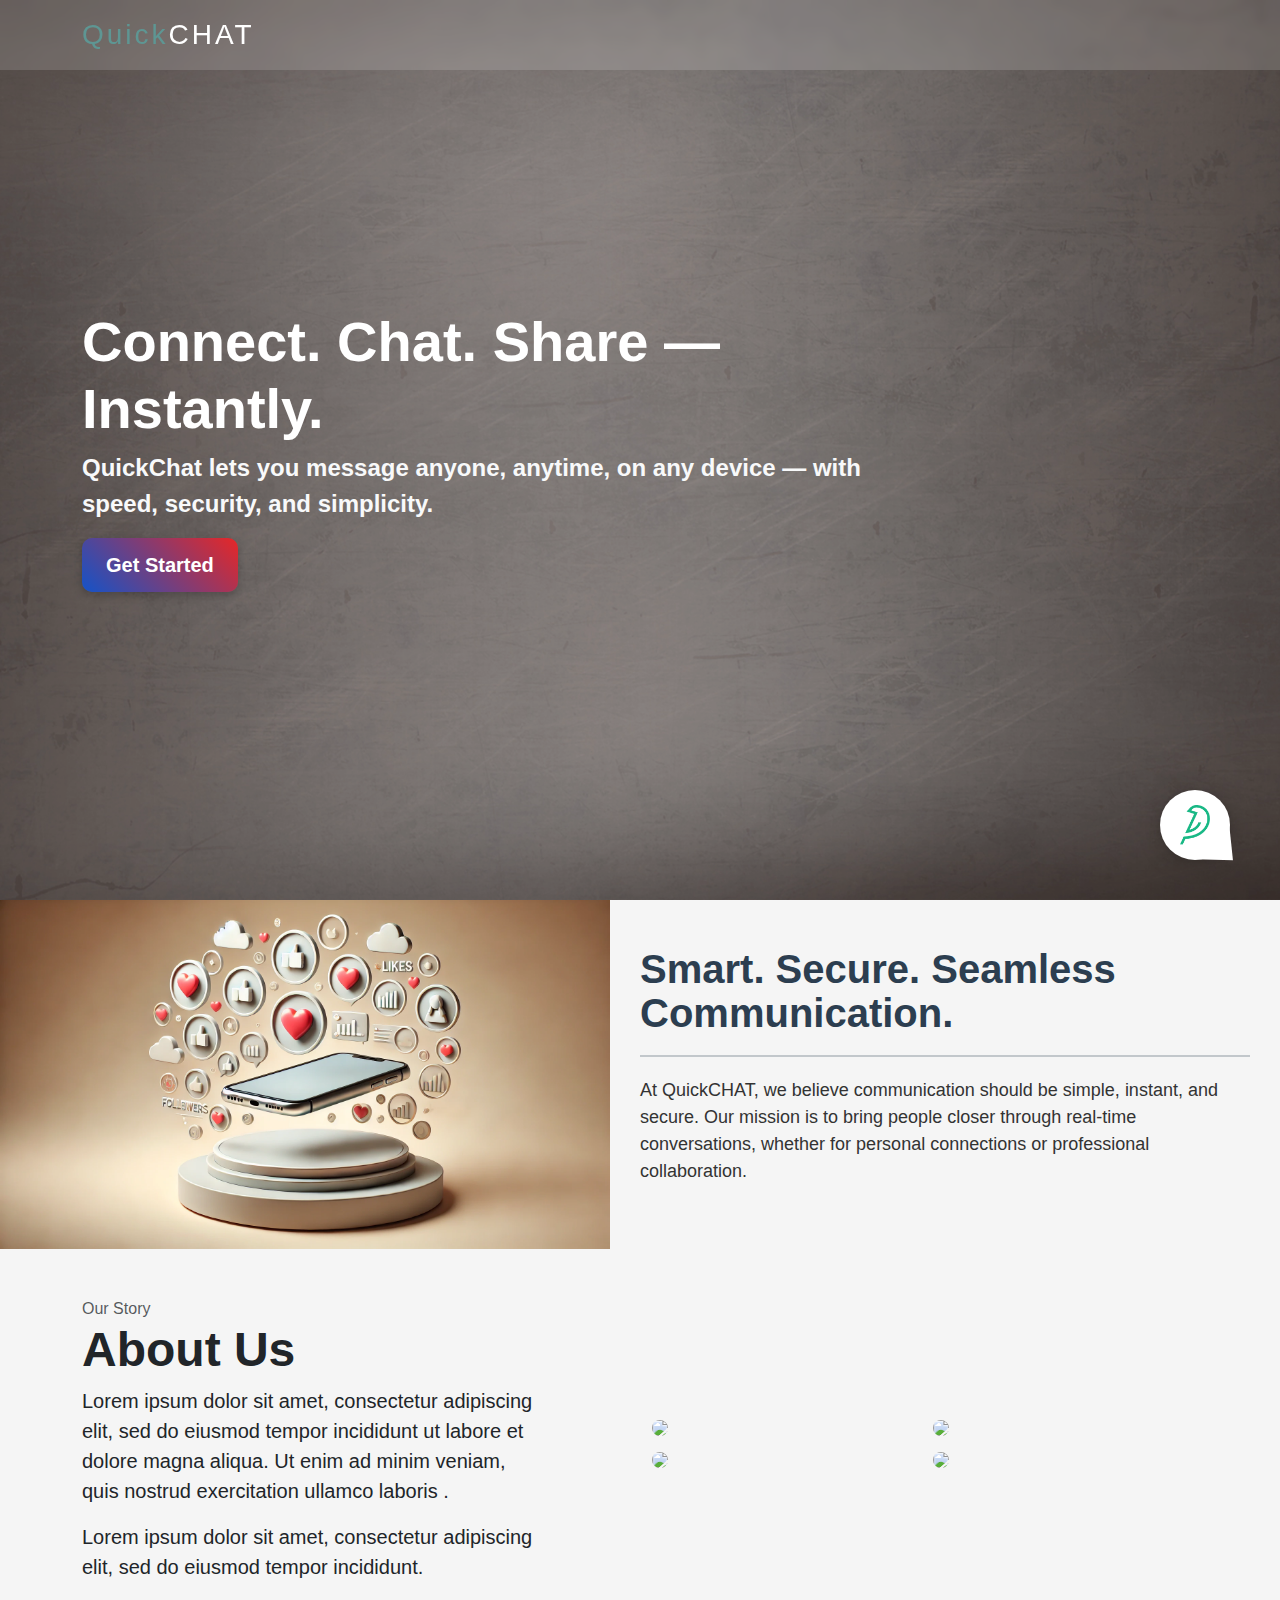
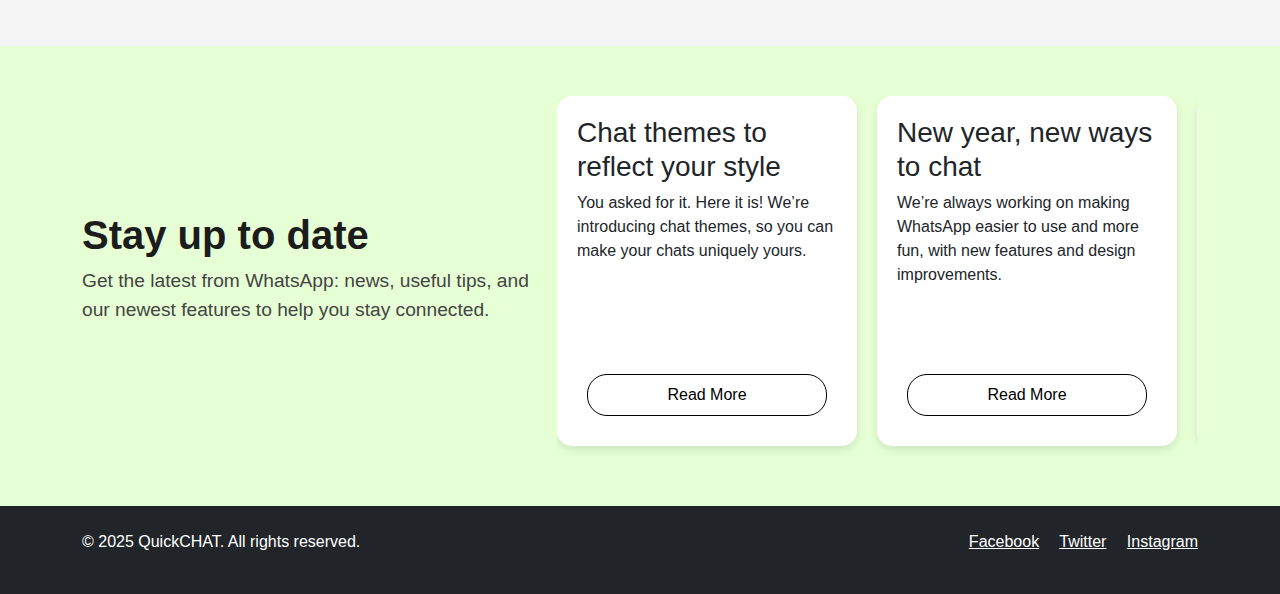
==== index.html @ f520a753 "initial commit for web assignment" ====
<!DOCTYPE html>
<html lang="en">

<head>
    <meta charset="UTF-8">
    <meta name="viewport" content="width=device-width, initial-scale=1.0">
    <title>QuickChat</title>
    <link rel="icon" type="image/x-icon" href="./images/fav.png">
    <!-- Bootstrap CSS -->
    <link rel="stylesheet" href="./bootstrap/css/bootstrap.min.css">
    <link href="https://fonts.googleapis.com/icon?family=Material+Icons+Outlined" rel="stylesheet" />
    <!-- Custom CSS -->
    <link rel="stylesheet" href="styles.css">
    <link rel="stylesheet" href="chatbox.css">
    <link rel="stylesheet" href="https://cdn.jsdelivr.net/npm/bootstrap-icons/font/bootstrap-icons.css">
    <link href="https://cdn.jsdelivr.net/npm/bootstrap-icons@1.10.5/font/bootstrap-icons.css" rel="stylesheet">



</head>

<body>

    <header>
        <!-- Navbar -->
        <nav class="navbar navbar-expand-lg navbar-light fixed-top mask-custom shadow-0 navbar-scroll ">
            <div class="container">
                <a class="navbar-brand" href="index.html"><span style="color: #5e9693;">Quick</span><span
                        style="color: #fff;">CHAT</span></a>

                <!-- Custom Toggler Button -->
                <button class="navbar-toggler" type="button" data-bs-toggle="collapse"
                    data-bs-target="#navbarSupportedContent" aria-controls="navbarSupportedContent"
                    aria-expanded="false" aria-label="Toggle navigation">
                    <span class="toggler-line"></span>
                    <span class="toggler-line"></span>
                    <span class="toggler-line"></span>
                </button>

                <div class="collapse navbar-collapse" id="navbarSupportedContent">
                    <ul class="navbar-nav mx-5 gap-2">
                        <li class="nav-item"><a class="nav-link" href="index.html">Home</a></li>

                        <li class="nav-item"><a class="nav-link" href="#features">Features</a></li>

                        <li class="nav-item"><a class="nav-link" href="support.html">Support</a></li>
                        <!-- Dropdown Support / Help – FAQs, guides, contact. -->

                        <li class="nav-item"><a class="nav-link" href="#about-us">About Us</a></li>

                        <li class="nav-item"><a class="nav-link" href="login.html">Login</a></li>

                        <li class="nav-item"><a class="nav-link" href="signup.html">Sign Up</a></li>

                    </ul>

                </div>

                <div class="nav-right">
                    <ul class="navbar-nav d-flex flex-row">
                        <li class="nav-item me-3 me-lg-0">
                            <a class="nav-link" href="#!"><i class="bi bi-linkedin"></i></a>
                        </li>
                        <li class="nav-item me-3 me-lg-0">
                            <a class="nav-link" href="#!"><i class="bi bi-facebook"></i></a>
                        </li>
                        <li class="nav-item me-3 me-lg-0">
                            <a class="nav-link" href="#!"><i class="bi bi-youtube"></i></a>
                        </li>
                    </ul>
                </div>

            </div>
        </nav>
        <!-- Navbar -->

        <section id="intro" class="hero-section">
            <div class="bg-overlay">
                <div class="container h-100">
                    <div class="row h-100 align-items-center">
                        <div class="col-lg-9 col-md-9 col-12 text-lg-start text-md-start text-center">
                            <h1 class="hero-title">Connect. Chat. Share — Instantly.</h1>
                            <p class="hero-description">
                                QuickChat lets you message anyone, anytime, on any device — with speed, security, and
                                simplicity.
                            </p>
                            <div class="quote-container mx-auto">
                                <a href="#get-start" class="btn getstart-btn">Get Started</a>
                            </div>
                        </div>
                    </div>
                </div>
            </div>
        </section>

    </header>

    <div class="container-fluid px-0" id="features">
        <div class="content-wrapper">

            <!-- Image Section -->
            <div class="image-container">
                <img src="./images/img.webp" alt="Roofing" class="img-fluid">
            </div>
            <!-- Text Section -->
            <div class="text-container">
                <h1 id="about-heading">Smart. Secure. Seamless Communication.</h1>
                <hr id="about-divider">
                <p id="about-paragraph">
                    At QuickCHAT, we believe communication should be simple, instant, and secure. Our mission is to
                    bring people closer
                    through real-time conversations, whether for personal connections or professional collaboration.
                </p>
            </div>
        </div>
    </div>

    <section class="py-5" id="about-us">
        <div class="container">
            <div class="row gx-4 align-items-center justify-content-between">
                <div class="col-md-5 order-2 order-md-1">
                    <div class="mt-5 mt-md-0">
                        <span class="text-muted">Our Story</span>
                        <h2 class="display-5 fw-bold">About Us</h2>
                        <p class="lead">Lorem ipsum dolor sit amet, consectetur adipiscing elit, sed do eiusmod tempor
                            incididunt ut labore et dolore magna aliqua. Ut enim ad minim veniam, quis nostrud
                            exercitation
                            ullamco laboris .</p>
                        <p class="lead">Lorem ipsum dolor sit amet, consectetur adipiscing elit, sed do eiusmod tempor
                            incididunt.</p>
                    </div>
                </div>
                <div class="col-md-6 offset-md-1 order-1 order-md-2">
                    <div class="row gx-2 gx-lg-3">
                        <div class="col-6">
                            <div class="mb-2"><img class="img-fluid rounded-3"
                                    src="https://freefrontend.dev/assets/square.png"></div>
                        </div>
                        <div class="col-6">
                            <div class="mb-2"><img class="img-fluid rounded-3"
                                    src="https://freefrontend.dev/assets/square.png"></div>
                        </div>
                        <div class="col-6">
                            <div class="mb-2"><img class="img-fluid rounded-3"
                                    src="https://freefrontend.dev/assets/square.png"></div>
                        </div>
                        <div class="col-6">
                            <div class="mb-2"><img class="img-fluid rounded-3"
                                    src="https://freefrontend.dev/assets/square.png"></div>
                        </div>
                    </div>
                </div>
            </div>
        </div>
    </section>




    <section class="whatsapp-style-section">
        <div class="container">
            <div class="row align-items-center">
                <!-- Left Side: Heading & Description -->
                <div class="col-lg-5 col-md-6 text-md-start text-center">
                    <h2 class="section-title">Stay up to date</h2>
                    <p class="section-description">
                        Get the latest from WhatsApp: news, useful tips, and our newest features to help you stay
                        connected.
                    </p>
                </div>

                <!-- Right Side: Cards Section -->
                <div class="col-lg-7 col-md-6">
                    <div class="cards-wrapper d-flex flex-md-nowrap flex-wrap">

                        <div class="custom-card">
                            <h3>Chat themes to reflect your style</h3>
                            <p>You asked for it. Here it is! We’re introducing chat themes, so you can make your chats
                                uniquely yours.</p>
                            <div class="card-footer">
                                <button class="read-more-btn">Read More</button>
                            </div>
                        </div>

                        <div class="custom-card">
                            <h3>New year, new ways to chat</h3>
                            <p>We’re always working on making WhatsApp easier to use and more fun, with new features and
                                design improvements.</p>
                            <div class="card-footer">
                                <button class="read-more-btn">Read More</button>
                            </div>
                        </div>

                        <div class="custom-card">
                            <h3>Privacy updates</h3>
                            <p>We continue to prioritize your privacy with new settings to give you more control over
                                your
                                messages.</p>
                            <div class="card-footer">
                                <button class="read-more-btn">Read More</button>
                            </div>
                        </div>
                    </div>
                </div>
            </div>
        </div>
    </section>

    <!-- chat open -->
    <div class="chat-bar-open" id="chat-open">
        <button id="chat-open-button" type="button" class="collapsible close" onclick="chatOpen()">
            <img src="./images/Sparrow Bird.png" alt="Sparrow Bird image" />
        </button>
    </div>

    <!-- chat close -->
    <div class="chat-bar-close" id="chat-close">
        <button id="chat-close-button" type="button" class="collapsible close" onclick="chatClose()">
            <i class="material-icons-outlined"> close </i>
        </button>
    </div>

    <!-- chat-window 1 -->
    <div class="chat-window" id="chat-window1">
        <div class="hi-there">
            <p class="p1">Hi There</p>
            <br />
            <p class="p2">Hello Ask Us Anythig,Share Your<br />Feedback.</p>
        </div>
        <div class="start-conversation">
            <h1>Start a Conversation</h1>
            <br />
            <p>The team typically replies in few minutes.</p>
            <button class="new-conversation" type="button" onclick="openConversation()">
                <span>New Conversation</span><i class="material-icons-outlined"> send </i>
            </button>
        </div>
    </div>

    <!-- chat chat-window 2 -->
    <div class="chat-window2" id="chat-window2">
        <div class="message-box" id="messageBox">
            <div class="hi-there">
                <p class="p1">Hi There</p>
                <br />
                <p class="p2">The team typically replies in few minutes.</p>
            </div>
            <div class="first-chat">
                <p>Is there any offlines versions available for Maxeon Player?</p>
                <div class="arrow"></div>
            </div>
            <div class="second-chat">
                <div class="circle"></div>
                <p>Currently we don't have but we will launch soon.</p>
                <div class="arrow"></div>
            </div>
        </div>
        <div class="input-box">
            <div class="surveysparrow">
                <img src="./images/sparrow favicon.png" />
                <p>we run on surveysparrow</p>
            </div>
            <div class="write-reply">
                <input class="inputText" type="text" id="textInput" placeholder="Write a reply..." />
            </div>
            <div class="send-button">
                <button type="submit" class="send-message" id="send" onclick="userResponse()">
                    <i class="material-icons-outlined"> send </i>
                </button>
            </div>
        </div>
    </div>


    <!-- Footer -->
    <footer class="bg-dark text-white py-4">
        <div class="container">
            <div class="row">
                <div class="col-md-6">
                    <p>&copy; 2025 QuickCHAT. All rights reserved.</p>
                </div>
                <div class="col-md-6 text-end">
                    <a href="#" class="text-white me-3">Facebook</a>
                    <a href="#" class="text-white me-3">Twitter</a>
                    <a href="#" class="text-white">Instagram</a>
                </div>
            </div>
        </div>
    </footer>


    <script src="./bootstrap/js/bootstrap.bundle.min.js"></script>
    <script src="scripts.js"></script>
</body>

</html>
---- styles.css ----
/* Smooth Scrolling */
html {
    scroll-behavior: smooth;
}

body {
    font-family: 'Arial', sans-serif;
    margin: 0;
    padding: 0;
    background-color: #f5f5f5;
}

/* Color of the links BEFORE scroll */
.navbar-scroll .nav-link,
.navbar-scroll .navbar-toggler-icon,
.navbar-scroll .navbar-brand {
    color: #fff;
}

/* Color of the links AFTER scroll */
.navbar-scrolled .nav-link,
.navbar-scrolled .navbar-toggler-icon,
.navbar-scrolled .navbar-brand {
    color: #fff;
}

/* Color of the navbar AFTER scroll */
.navbar-scroll,
.navbar-scrolled {
    background-color: #cbbcb1;
}

.mask-custom {
    backdrop-filter: blur(5px);
    background-color: rgba(255, 255, 255, .15);
}

.navbar-brand {
    font-size: 1.75rem;
    letter-spacing: 3px;
}

/* Custom Toggler Button */
.navbar-toggler {
    border: none;
    outline: none;
    display: flex;
    flex-direction: column;
    gap: 5px;
}

.toggler-line {
    width: 30px;
    height: 3px;
    background-color: black;
    transition: all 0.3s ease-in-out;
}

/* Animation when toggled */
.navbar-toggler[aria-expanded="true"] .toggler-line:nth-child(1) {
    transform: translateY(8px) rotate(45deg);
}

.navbar-toggler[aria-expanded="true"] .toggler-line:nth-child(2) {
    opacity: 0;
}

.navbar-toggler[aria-expanded="true"] .toggler-line:nth-child(3) {
    transform: translateY(-8px) rotate(-45deg);
}

/* Navbar item styling */
.navbar-nav .nav-item .nav-link {
    font-size: 1.3rem;
    font-weight: 600;
    /* text-transform: uppercase; */
    color: #000000;
    position: relative;
    display: inline-block;
    overflow: hidden;
    transition: color 0.3s ease-in-out;
}

/* Slide-in hover effect (left to right) */
.navbar-nav .nav-item .nav-link::before {
    content: "";
    position: absolute;
    bottom: 0;
    left: -100%;
    width: 100%;
    height: 2px;
    background-color: white;
    transition: left 0.4s ease-in-out;
}

.navbar-nav .nav-item .nav-link:hover::before {
    left: 0;
}

.navbar-nav .nav-item .nav-link:hover {
    color: white;
}

/* Keyframes for slide-in animation on page load */
@keyframes slideIn {
    0% {
        opacity: 0;
        transform: translateY(-20px);
    }

    100% {
        opacity: 1;
        transform: translateY(0);
    }
}

/* Apply animation to each navbar item with staggered delay */
.navbar-nav .nav-item {
    opacity: 0;
    animation: slideIn 0.6s ease-in-out forwards;
}

.navbar-nav .nav-item:nth-child(1) {
    animation-delay: 0.2s;
}

.navbar-nav .nav-item:nth-child(2) {
    animation-delay: 0.4s;
}

.navbar-nav .nav-item:nth-child(3) {
    animation-delay: 0.6s;
}

.navbar-nav .nav-item:nth-child(4) {
    animation-delay: 0.8s;
}

.navbar-nav .nav-item:nth-child(5) {
    animation-delay: 1s;
}

.navbar-nav .nav-item:nth-child(6) {
    animation-delay: 1.2s;
}

.navbar-nav .nav-item:nth-child(7) {
    animation-delay: 1.4s;
}

#intro {
    background-size: cover;
    /* Ensures the image covers the section */
    background-position: center;
    /* Centers the image */
    background-repeat: no-repeat;
    /* Prevents tiling */
    width: 100%;
    height: 100vh;
    /* Full viewport height */
    display: flex;
    align-items: center;
    justify-content: center;
}

.mask {
    width: 100%;
    height: 100%;
    background-color: rgba(250, 182, 162, 0.15);
    /* Optional overlay */
}

/* Hero Section */
.hero-section {
    position: relative;
    height: 100vh;
    background: url('./images/bg-image.jpeg') center/cover no-repeat;
    /* background: url(./images/bg-gif.gif) center/cover no-repeat; */
}

.bg-overlay {
    position: absolute;
    inset: 0;
    background-color: rgba(250, 182, 162, 0.15);
}

/* Hero Content */
.hero-title {
    font-size: 3.5rem;
    font-weight: 900;
    color: #fff;
}

.hero-description {
    font-size: 1.5rem;
    font-weight: 900;
    color: #f8f9fa;
}

/* Alignment */
@media (max-width: 767px) {

    /* Small Screens */
    .hero-overlay {
        justify-content: center;
        text-align: center;
    }
}

/* Card Hover Effect */
.card {
    transition: transform 0.3s ease;
}

.card:hover {
    transform: scale(1.05);
}




.whatsapp-style-section {
    background-color: #e6ffd5;
    padding: 50px 0;
}

.section-title {
    font-size: 2.5rem;
    font-weight: bold;
    color: #1c1c1c;
}

.section-description {
    font-size: 1.2rem;
    color: #444;
}

/* Cards Wrapper */
.cards-wrapper {
    display: flex;
    gap: 20px;
    overflow-x: auto;
    padding-bottom: 10px;
    scrollbar-width: none;
    /* Hide scrollbar for better UI */
}

/* Custom Card Styling */
.custom-card {
    flex: 0 0 300px;
    /* Fixed width for all cards */
    background: white;
    border-radius: 15px;
    padding: 20px;
    box-shadow: 0 4px 10px rgba(0, 0, 0, 0.1);
    text-align: left;
    display: flex;
    flex-direction: column;
    justify-content: space-between;
    height: 350px;
    /* Ensuring equal height */
}

/* Read More Button */
.read-more-btn {
    border: 1px solid black;
    background: transparent;
    padding: 8px 15px;
    border-radius: 20px;
    cursor: pointer;
    transition: 0.3s;
    width: 100%;
    /* Make button full width */
}

.read-more-btn:hover {
    background: black;
    color: white;
}

/* Ensuring Button Stays at Bottom */
.card-footer {
    margin-top: auto;
    /* Pushes button to bottom */
}

/* Responsive - Stack cards vertically on small screens */
@media (max-width: 768px) {
    .cards-wrapper {
        flex-direction: column;
        align-items: center;
        overflow-x: unset;
    }

    .custom-card {
        width: 100%;
        max-width: 350px;
    }
}

.getstart-btn {
    background: linear-gradient(45deg, #1453c8, #e62727);
    color: rgb(255, 255, 255);
    font-weight: 700;
    font-size: 20px;
    border-radius: 10px;
    padding: 12px 24px;
    transition: all 0.3s ease-in-out;
    border: none;
    box-shadow: 0px 4px 8px rgba(0, 0, 0, 0.2);
}

.getstart-btn:hover {
    background: linear-gradient(45deg, #e62727, #1453c8);
    transform: translateY(-3px);
    box-shadow: 0px 6px 12px rgba(0, 0, 0, 0.3);
}

.consultant-btn {
    display: inline-block;
    padding: 14px 28px;
    font-size: 18px;
    font-weight: 600;
    text-transform: uppercase;
    text-decoration: none;
    letter-spacing: 1px;
    color: white;
    background: linear-gradient(135deg, #002147, #004aad);
    border: none;
    border-radius: 50px;
    box-shadow: 0 4px 15px rgba(0, 102, 255, 0.4);
    transition: all 0.3s ease-in-out;
    position: relative;
    overflow: hidden;
}

.consultant-btn::before {
    content: "";
    position: absolute;
    top: 0;
    left: -100%;
    width: 100%;
    height: 100%;
    background: rgba(255, 255, 255, 0.2);
    transition: left 0.3s ease-in-out;
}

.consultant-btn:hover::before {
    left: 100%;
}

.consultant-btn:hover {
    background: linear-gradient(135deg, #004aad, #002147);
    transform: translateY(-3px);
    box-shadow: 0 8px 20px rgba(0, 102, 255, 0.6);
}

/* Full-width container */
.container-fluid {
    margin: 0;
    padding: 0;
}

/* Main Wrapper */
.content-wrapper {
    display: flex;
    flex-wrap: wrap;
    align-items: center;
    justify-content: space-between;
}

/* Text Container */
.text-container {
    flex: 1;
    padding: 30px;
    text-align: left;
}

/* Image Container */
.image-container {
    flex: 1;
    /* border: 2px solid #2c3e50; */
}

/* Image Full Coverage */
.image-container img {
    width: 100%;
    height: auto;
    display: block;
}

/* Unique Identifiers for Heading, Divider, and Paragraph */
#about-heading {
    font-weight: 900;
    font-size: 40px;
    line-height: 1.1;
    color: #2c3e50;
}

#about-divider {
    border: none;
    height: 2px;
    background-color: #2c3e50;
    width: 100%;
    margin: 20px 0;
}

#about-paragraph {
    font-size: 18px;
    line-height: 1.5;
    color: #333;
}

/* Responsive Adjustments */
@media (max-width: 768px) {
    .content-wrapper {
        flex-direction: column;
        text-align: center;
    }

    .text-container {
        padding: 20px;
    }
}

/* Footer */

#chatBox {
    display: none;
    transition: transform 0.3s ease-in-out;
}

#chatBoxButton {
    font-size: 20px;
    padding: 15px;
    border-radius: 50%;
    box-shadow: 0 4px 10px rgba(0, 0, 0, 0.1);
}

.card-body {
    max-height: 70%;
    overflow-y: scroll;
    padding-bottom: 10px;
}

.card-footer {
    padding: 10px;
}

.fas.fa-comments {
    font-size: 20px;
}

.fas.fa-paper-plane {
    font-size: 18px;
}

#chatBoxButton {
    position: fixed;
    bottom: 10px;
    right: 10px;
    z-index: 9999;
}
---- chatbox.css ----
@import url("https://fonts.googleapis.com/css2?family=Montserrat:wght@400;500;600&display=swap");

/* chat open and close */
.chat-bar-open {
    text-align: center;
    position: fixed;
    bottom: 40px;
    right: 50px;
}

.chat-bar-close {
    display: none;
    text-align: center;
    position: fixed;
    bottom: 40px;
    right: 50px;
}

.chat-bar-open .close,
.chat-bar-close .close {
    background-color: #fff;
    width: 70px;
    cursor: pointer;
    height: 70px;
    padding: 15px;
    border-radius: 50%;
    border-style: none;
    vertical-align: middle;
    box-shadow: rgb(0 0 0 / 10%) 0px 1px 6px, rgb(0 0 0 / 20%) 0px 2px 24px;
}

.chat-bar-close .close {
    width: 56px;
    height: 56px;
    padding: 12px;
}

.chat-bar-open .close img {
    height: 40px;
}

.chat-bar-close .close i {
    font-size: 30px;
}

.chat-bar-open .close::after {
    position: absolute;
    content: "";
    top: 43px;
    left: 37px;
    transform: rotate(-51deg);
    border-left: 23px solid transparent;
    border-right: 30px solid transparent;
    border-top: 30px solid #fff;
}

.chat-bar-close .close::after {
    position: absolute;
    content: "";
    top: 27px;
    left: 23px;
    transform: rotate(-55deg);
    border-left: 24px solid transparent;
    border-right: 29px solid transparent;
    border-top: 31px solid #fff;
}

/* chat window 1 */
.chat-window {
    width: 332px;
    height: 280px;
    border-radius: 10px;
    background-color: #fff;
    padding: 16px;
    z-index: 9999999;
    position: fixed;
    bottom: 120px;
    right: 54px;
    display: none;
    box-shadow: rgb(0 0 0 / 10%) 0px 1px 6px, rgb(0 0 0 / 20%) 0px 2px 24px;
}

.hi-there {
    background-color: #7f8ac5;
    color: #fff;
    padding: 20px 30px;
    border-radius: 5px;
}

.hi-there .p1 {
    font-size: 20px;
}

.hi-there .p2 {
    font-size: 13px;
}

.chat-window .start-conversation {
    padding: 15px 24px;
}

.chat-window .start-conversation h1 {
    font-size: 15px;
}

.chat-window .start-conversation p {
    font-size: 12px;
}

.chat-window .start-conversation button {
    cursor: pointer;
    border: none;
    border-radius: 20px;
    padding: 7px 30px;
    margin: 10px 0px;
    background-color: #13a884;
    color: white;
}

.chat-window .start-conversation button span {
    font-size: 14px;
}

.chat-window .start-conversation button i {
    font-size: 16px;
    position: relative;
    left: 6px;
    top: 3px;
}

/* chat window 2 */
.chat-window2 {
    display: none;
    width: 332px;
    height: 434px;
    border-radius: 10px;
    background-color: #fff;
    padding: 16px;
    z-index: 9999999;
    position: fixed;
    bottom: 120px;
    right: 54px;
    box-shadow: rgb(0 0 0 / 10%) 0px 1px 6px, rgb(0 0 0 / 20%) 0px 2px 24px;
}

.chat-window2 .hi-there .p2 {
    font-size: 12px;
}

.message-box {
    height: 316px;
    width: 100%;
    padding-right: 5px;
    overflow: auto;
}

.message-box .first-chat {
    width: 200px;
    float: right;
    background-color: #4c5aa1;
    padding: 10px;
    margin: 14px 0px;
    border-radius: 5px;
    color: white;
}

.message-box .first-chat p {
    font-size: 12px;
    overflow-wrap: break-word;
}

.message-box .first-chat .arrow {
    content: "";
    width: 0px;
    height: 0px;
    border-left: 9px solid transparent;
    border-right: 9px solid #4c5aa1;
    border-top: 9px solid #4c5aa1;
    border-bottom: 9px solid transparent;
    right: -172px;
    bottom: -23px;
    position: relative;
    margin-top: -15px;
}

.message-box .second-chat {
    display: inline-block;
}

.message-box .second-chat .circle {
    background-color: #4c5aa1;
    height: 30px;
    width: 30px;
    border-radius: 50%;
    float: left;
    padding: 10px;
    margin-top: 10px;
    margin-right: 5px;
}

.message-box .second-chat #circle-mar {
    margin-top: 5px;
}

.message-box .second-chat p {
    font-size: 12px;
    overflow-wrap: break-word;
}

.message-box .second-chat p {
    width: 200px;
    float: left;
    background-color: #ecf1fb;
    padding: 12px;
    margin: 0px 5px;
    border-radius: 10px;
    color: #000;
}

.message-box .second-chat .arrow {
    content: "";
    width: 0px;
    height: 0px;
    border-right: 9px solid transparent;
    border-left: 9px solid #ecf1fb;
    border-top: 12px solid #ecf1fb;
    border-bottom: 9px solid transparent;
    margin-left: 40px;
    margin-top: -2%;
    display: inline-block;
}

.chat-window2 .input-box {
    position: absolute;
    font-size: 12px;
    bottom: 0;
    left: 0;
    right: 0;
    padding: 0px 30px;
    padding-bottom: 18px;
    border-top: 1px solid lightgray;
}

.chat-window2 .input-box .write-reply {
    float: left;
}

.chat-window2 .input-box .write-reply input[type="text"] {
    border: none;
    outline: none;
    font-size: 14px;
}

.chat-window2 .input-box .send-button {
    float: right;
    border: none;
    outline: none;
}

.chat-window2 .input-box .send-button button {
    border: none;
    background-color: transparent;
    cursor: pointer;
    outline: none;
}

.chat-window2 .input-box .send-button button i {
    color: grey;
    font-size: 20px;
    font-weight: bold;
}

.chat-window2 .input-box .surveysparrow img {
    width: 15px;
    margin-bottom: -4px;
}

.chat-window2 .input-box .surveysparrow p {
    display: inline;
    font-size: 10px;
    color: #636262;
}

.chat-window2 .input-box .surveysparrow {
    position: relative;
    bottom: 28px;
    right: -65px;
}

/* RESPONSIVE */
@media screen and (max-width: 396px) {
    .chat-window {
        right: 14px;
        bottom: 87px;
    }

    .hi-there {
        padding: 12px 30px;
    }

    .chat-window2 {
        right: 14px;
        bottom: 87px;
        height: 420px;
    }

    .chat-bar-open {
        bottom: 20px;
        right: 21px;
    }

    .chat-bar-close {
        bottom: 21px;
        right: 25px;
    }

    .message-box .second-chat .arrow {
        margin-left: 41px;
    }
}
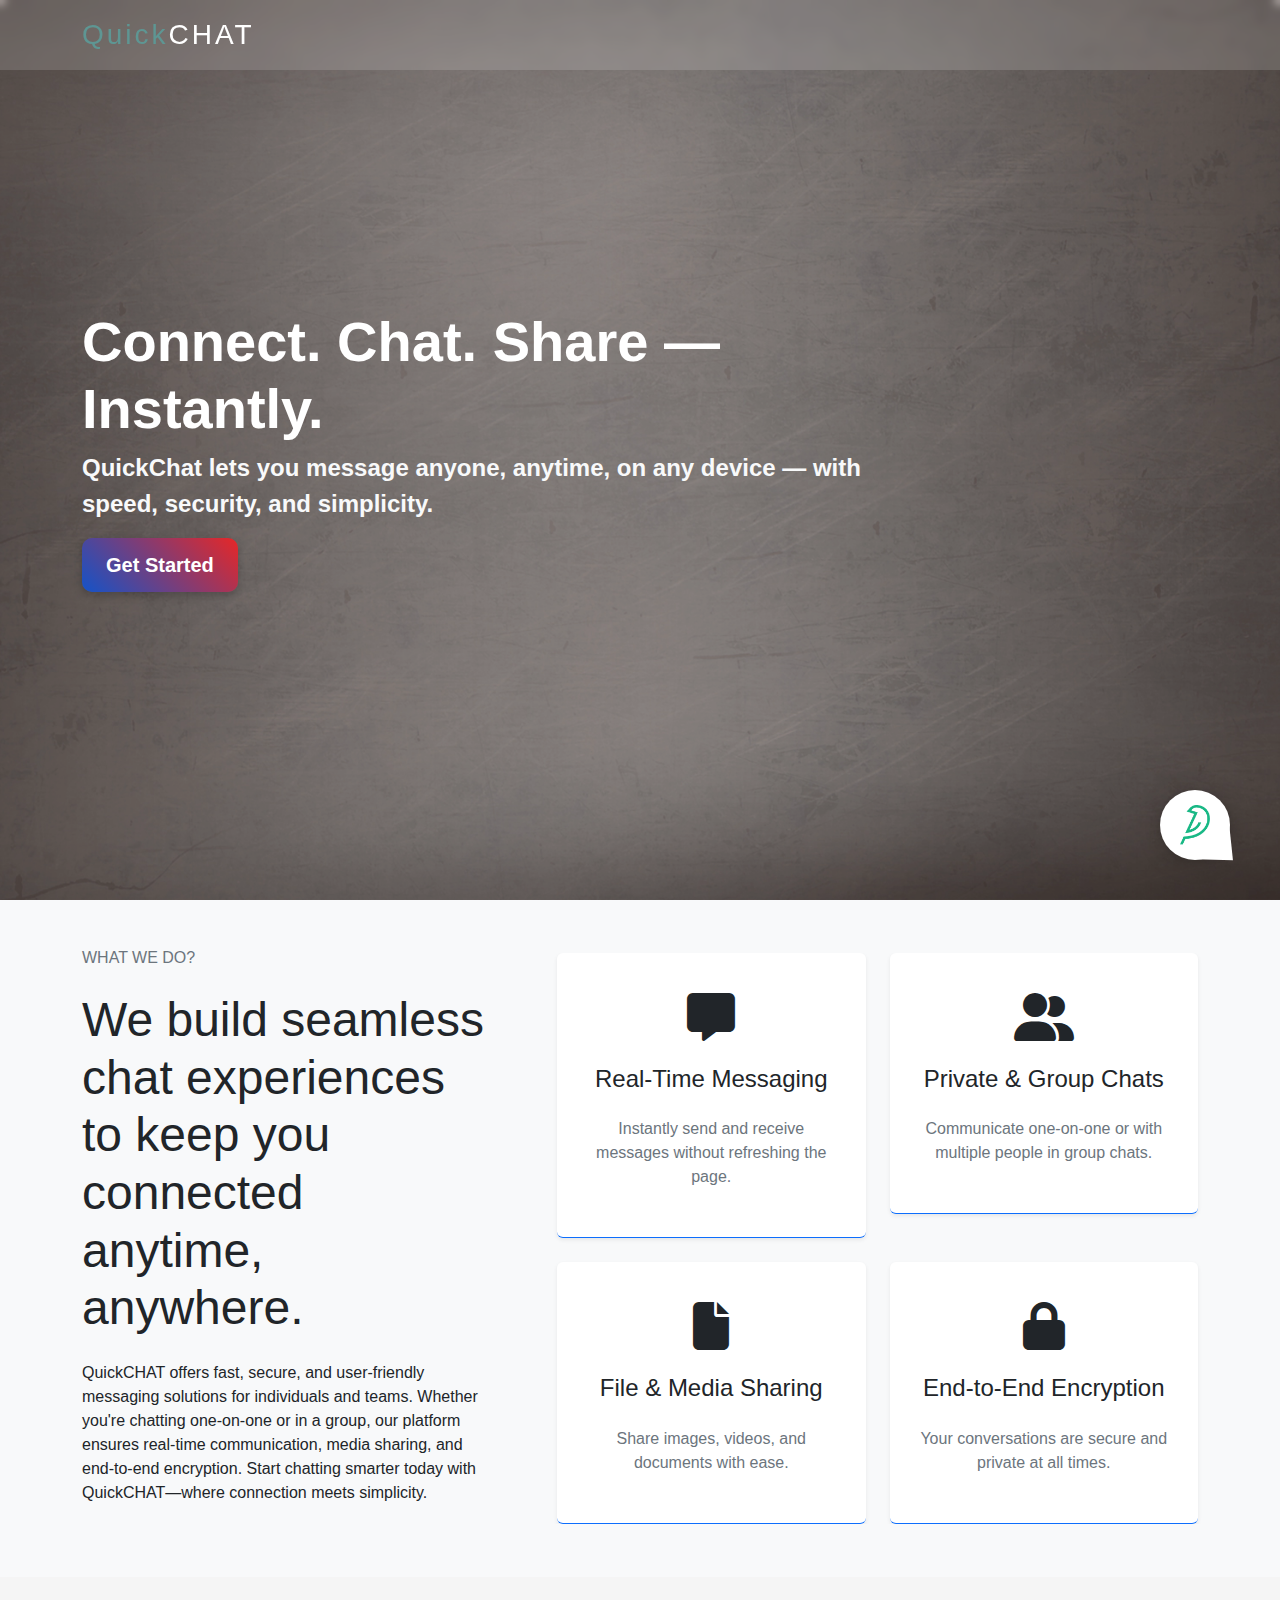
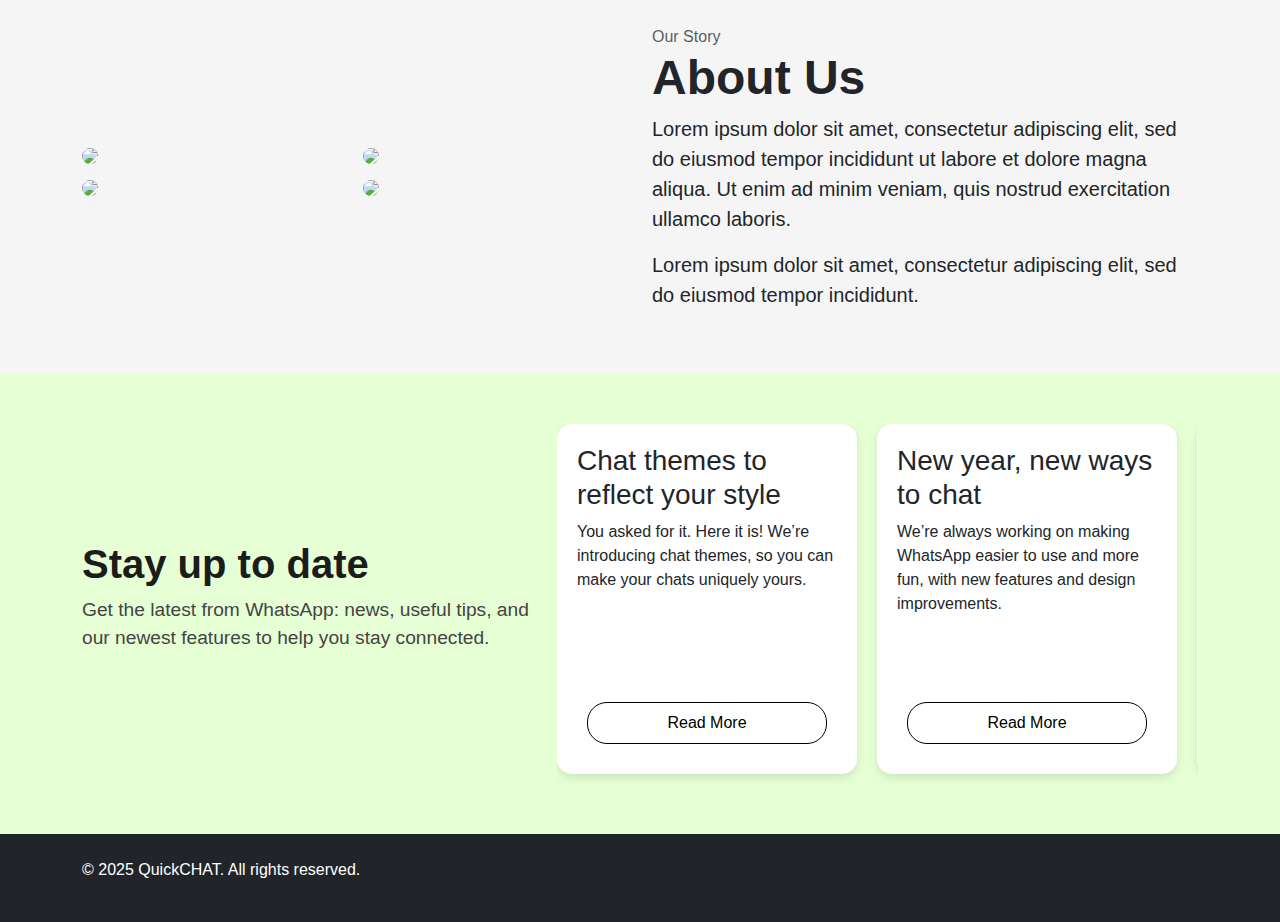
==== commit 174bf947: "added animation + more things" ====
--- a/index.html
+++ b/index.html
@@ -14,8 +14,9 @@
     <link rel="stylesheet" href="chatbox.css">
     <link rel="stylesheet" href="https://cdn.jsdelivr.net/npm/bootstrap-icons/font/bootstrap-icons.css">
     <link href="https://cdn.jsdelivr.net/npm/bootstrap-icons@1.10.5/font/bootstrap-icons.css" rel="stylesheet">
-
-
+    <!-- Font Awesome CDN -->
+    <link rel="stylesheet" href="https://cdnjs.cloudflare.com/ajax/libs/font-awesome/6.5.0/css/all.min.css">
+    <link rel="stylesheet" href="https://cdnjs.cloudflare.com/ajax/libs/font-awesome/6.5.0/css/fontawesome.min.css">
 
 </head>
 
@@ -48,9 +49,9 @@
 
                         <li class="nav-item"><a class="nav-link" href="#about-us">About Us</a></li>
 
-                        <li class="nav-item"><a class="nav-link" href="login.html">Login</a></li>
-
-                        <li class="nav-item"><a class="nav-link" href="signup.html">Sign Up</a></li>
+                        <li class="nav-item"><a class="nav-link" href="login-signup.html#login-link">Login</a></li>
+
+                        <li class="nav-item"><a class="nav-link" href="login-signup.html">Sign Up</a></li>
 
                     </ul>
 
@@ -85,77 +86,82 @@
                                 simplicity.
                             </p>
                             <div class="quote-container mx-auto">
-                                <a href="#get-start" class="btn getstart-btn">Get Started</a>
+                                <a href="login-signup.html" class="btn getstart-btn">Get Started</a>
                             </div>
                         </div>
                     </div>
                 </div>
             </div>
         </section>
-
     </header>
 
-    <div class="container-fluid px-0" id="features">
-        <div class="content-wrapper">
-
-            <!-- Image Section -->
-            <div class="image-container">
-                <img src="./images/img.webp" alt="Roofing" class="img-fluid">
-            </div>
-            <!-- Text Section -->
-            <div class="text-container">
-                <h1 id="about-heading">Smart. Secure. Seamless Communication.</h1>
-                <hr id="about-divider">
-                <p id="about-paragraph">
-                    At QuickCHAT, we believe communication should be simple, instant, and secure. Our mission is to
-                    bring people closer
-                    through real-time conversations, whether for personal connections or professional collaboration.
-                </p>
-            </div>
-        </div>
-    </div>
+    <section id="features" class="bg-light py-3 py-md-5 py-xl-8 ">
+        <div class="container overflow-hidden">
+            <div class="row gy-4 gy-md-5 gy-lg-0 align-items-center">
+                <div class="col-12 col-lg-5">
+                    <div class="row">
+                        <div class="col-12 col-xl-11">
+                            <h3 class="fs-6 text-secondary mb-3 mb-xl-4 text-uppercase">What We Do?</h3>
+                            <h2 class="display-5 mb-3 mb-xl-4">We build seamless chat experiences to keep you
+                                connected anytime, anywhere.</h2>
+                            <p class="mb-3 mb-xl-4">QuickCHAT offers fast, secure, and user-friendly messaging solutions
+                                for individuals and
+                                teams. Whether you're chatting one-on-one or in a group, our platform ensures real-time
+                                communication, media
+                                sharing, and end-to-end encryption. Start chatting smarter today with QuickCHAT—where
+                                connection meets
+                                simplicity.</p>
+                        </div>
+
+                    </div>
+                </div>
+                <div class="col-12 col-lg-7 overflow-hidden">
+                    <div class="row gy-4" id="feature-cards">
+                        <!-- Cards will be loaded here -->
+                    </div>
+                </div>
+            </div>
+        </div>
+    </section>
+
+
 
     <section class="py-5" id="about-us">
         <div class="container">
-            <div class="row gx-4 align-items-center justify-content-between">
-                <div class="col-md-5 order-2 order-md-1">
-                    <div class="mt-5 mt-md-0">
-                        <span class="text-muted">Our Story</span>
-                        <h2 class="display-5 fw-bold">About Us</h2>
-                        <p class="lead">Lorem ipsum dolor sit amet, consectetur adipiscing elit, sed do eiusmod tempor
-                            incididunt ut labore et dolore magna aliqua. Ut enim ad minim veniam, quis nostrud
-                            exercitation
-                            ullamco laboris .</p>
-                        <p class="lead">Lorem ipsum dolor sit amet, consectetur adipiscing elit, sed do eiusmod tempor
-                            incididunt.</p>
-                    </div>
-                </div>
-                <div class="col-md-6 offset-md-1 order-1 order-md-2">
+            <div class="row gx-4 align-items-center">
+
+                <!-- First Child: Image Grid -->
+                <div class="col-md-6">
                     <div class="row gx-2 gx-lg-3">
-                        <div class="col-6">
-                            <div class="mb-2"><img class="img-fluid rounded-3"
-                                    src="https://freefrontend.dev/assets/square.png"></div>
-                        </div>
-                        <div class="col-6">
-                            <div class="mb-2"><img class="img-fluid rounded-3"
-                                    src="https://freefrontend.dev/assets/square.png"></div>
-                        </div>
-                        <div class="col-6">
-                            <div class="mb-2"><img class="img-fluid rounded-3"
-                                    src="https://freefrontend.dev/assets/square.png"></div>
-                        </div>
-                        <div class="col-6">
-                            <div class="mb-2"><img class="img-fluid rounded-3"
-                                    src="https://freefrontend.dev/assets/square.png"></div>
-                        </div>
-                    </div>
-                </div>
+                        <div class="col-6 mb-2">
+                            <img class="img-fluid rounded-3" src="https://freefrontend.dev/assets/square.png">
+                        </div>
+                        <div class="col-6 mb-2">
+                            <img class="img-fluid rounded-3" src="https://freefrontend.dev/assets/square.png">
+                        </div>
+                        <div class="col-6 mb-2">
+                            <img class="img-fluid rounded-3" src="https://freefrontend.dev/assets/square.png">
+                        </div>
+                        <div class="col-6 mb-2">
+                            <img class="img-fluid rounded-3" src="https://freefrontend.dev/assets/square.png">
+                        </div>
+                    </div>
+                </div>
+
+                <!-- Second Child: Text Content -->
+                <div class="col-md-6">
+                    <span class="text-muted">Our Story</span>
+                    <h2 class="display-5 fw-bold">About Us</h2>
+                    <p class="lead">Lorem ipsum dolor sit amet, consectetur adipiscing elit, sed do eiusmod tempor
+                        incididunt ut labore et dolore magna aliqua. Ut enim ad minim veniam, quis nostrud exercitation
+                        ullamco laboris.</p>
+                    <p class="lead">Lorem ipsum dolor sit amet, consectetur adipiscing elit, sed do eiusmod tempor
+                        incididunt.</p>
+                </div>
+
             </div>
         </div>
     </section>
-
-
-
 
     <section class="whatsapp-style-section">
         <div class="container">
@@ -279,11 +285,6 @@
                 <div class="col-md-6">
                     <p>&copy; 2025 QuickCHAT. All rights reserved.</p>
                 </div>
-                <div class="col-md-6 text-end">
-                    <a href="#" class="text-white me-3">Facebook</a>
-                    <a href="#" class="text-white me-3">Twitter</a>
-                    <a href="#" class="text-white">Instagram</a>
-                </div>
             </div>
         </div>
     </footer>
--- a/styles.css
+++ b/styles.css
@@ -175,7 +175,7 @@
     position: relative;
     height: 100vh;
     background: url('./images/bg-image.jpeg') center/cover no-repeat;
-    /* background: url(./images/bg-gif.gif) center/cover no-repeat; */
+    border-radius: 8px 8px 0px 0px;
 }
 
 .bg-overlay {
@@ -361,68 +361,6 @@
     padding: 0;
 }
 
-/* Main Wrapper */
-.content-wrapper {
-    display: flex;
-    flex-wrap: wrap;
-    align-items: center;
-    justify-content: space-between;
-}
-
-/* Text Container */
-.text-container {
-    flex: 1;
-    padding: 30px;
-    text-align: left;
-}
-
-/* Image Container */
-.image-container {
-    flex: 1;
-    /* border: 2px solid #2c3e50; */
-}
-
-/* Image Full Coverage */
-.image-container img {
-    width: 100%;
-    height: auto;
-    display: block;
-}
-
-/* Unique Identifiers for Heading, Divider, and Paragraph */
-#about-heading {
-    font-weight: 900;
-    font-size: 40px;
-    line-height: 1.1;
-    color: #2c3e50;
-}
-
-#about-divider {
-    border: none;
-    height: 2px;
-    background-color: #2c3e50;
-    width: 100%;
-    margin: 20px 0;
-}
-
-#about-paragraph {
-    font-size: 18px;
-    line-height: 1.5;
-    color: #333;
-}
-
-/* Responsive Adjustments */
-@media (max-width: 768px) {
-    .content-wrapper {
-        flex-direction: column;
-        text-align: center;
-    }
-
-    .text-container {
-        padding: 20px;
-    }
-}
-
 /* Footer */
 
 #chatBox {
